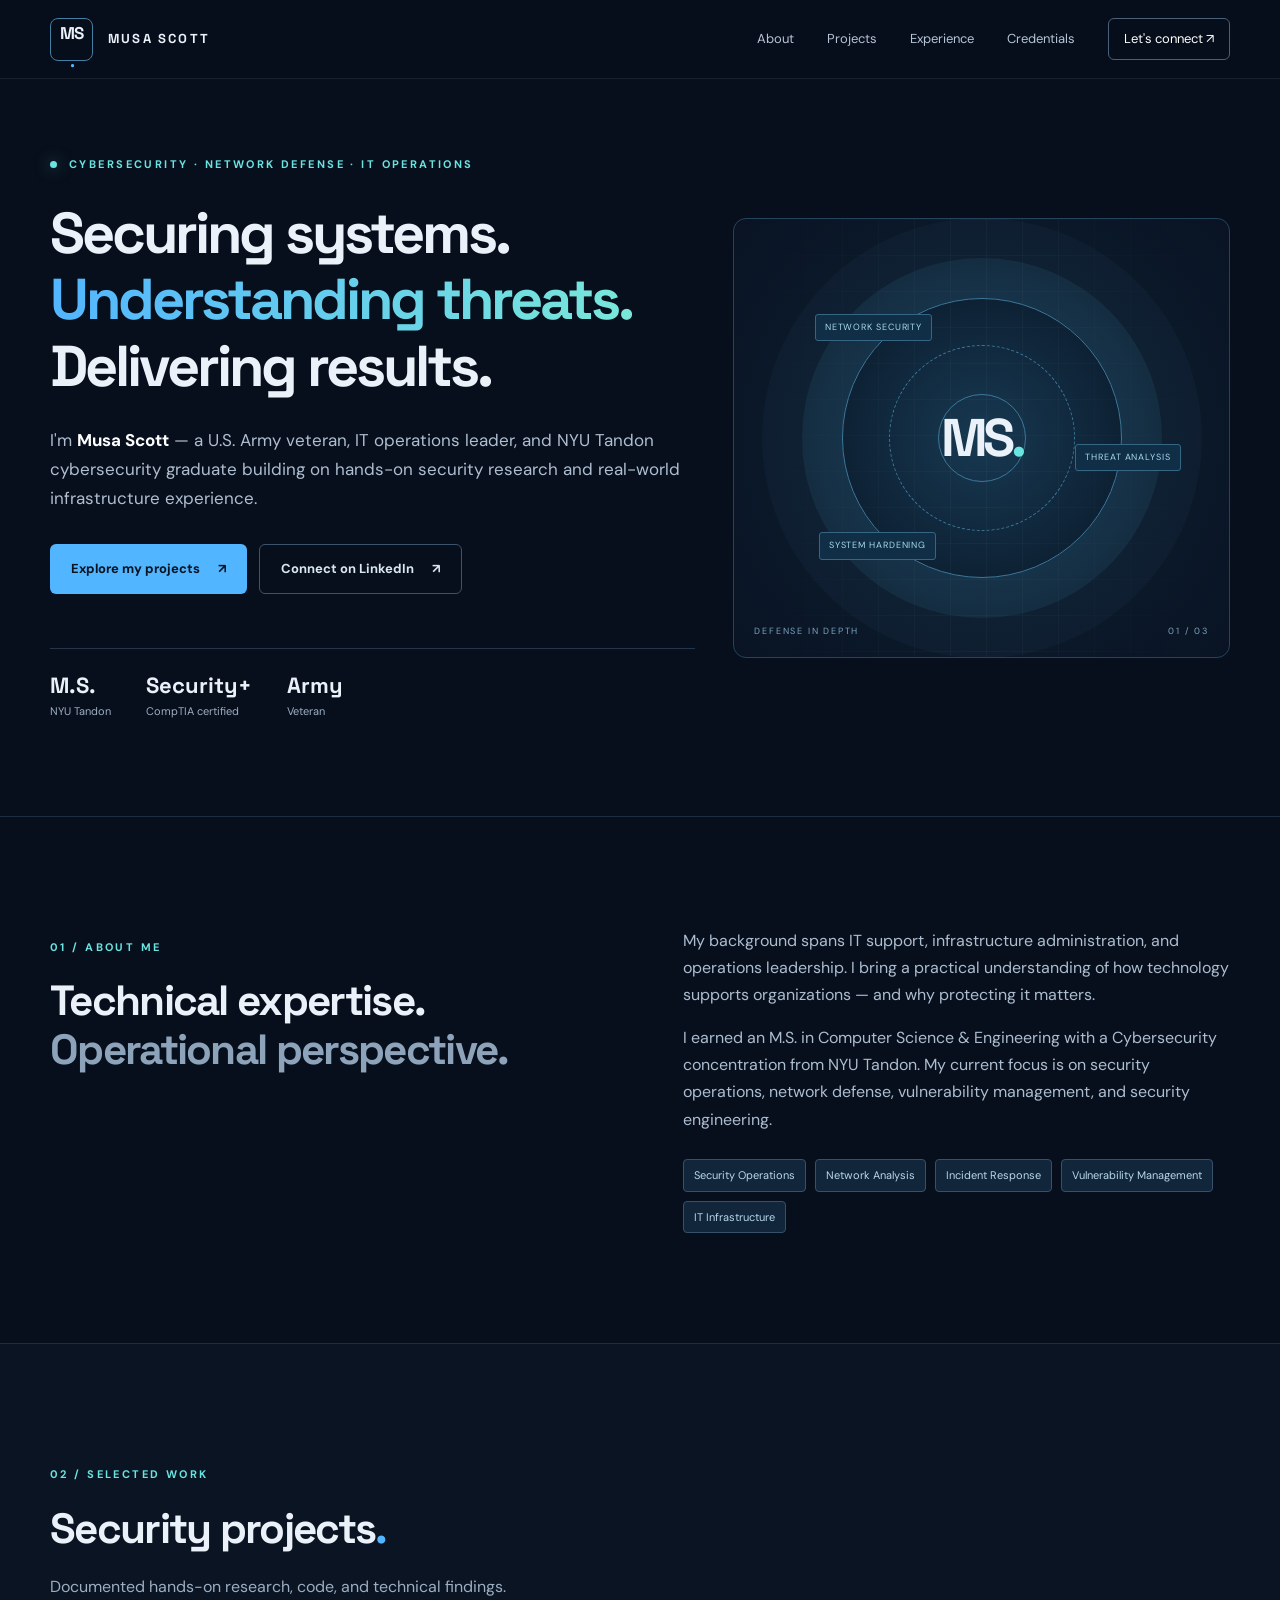
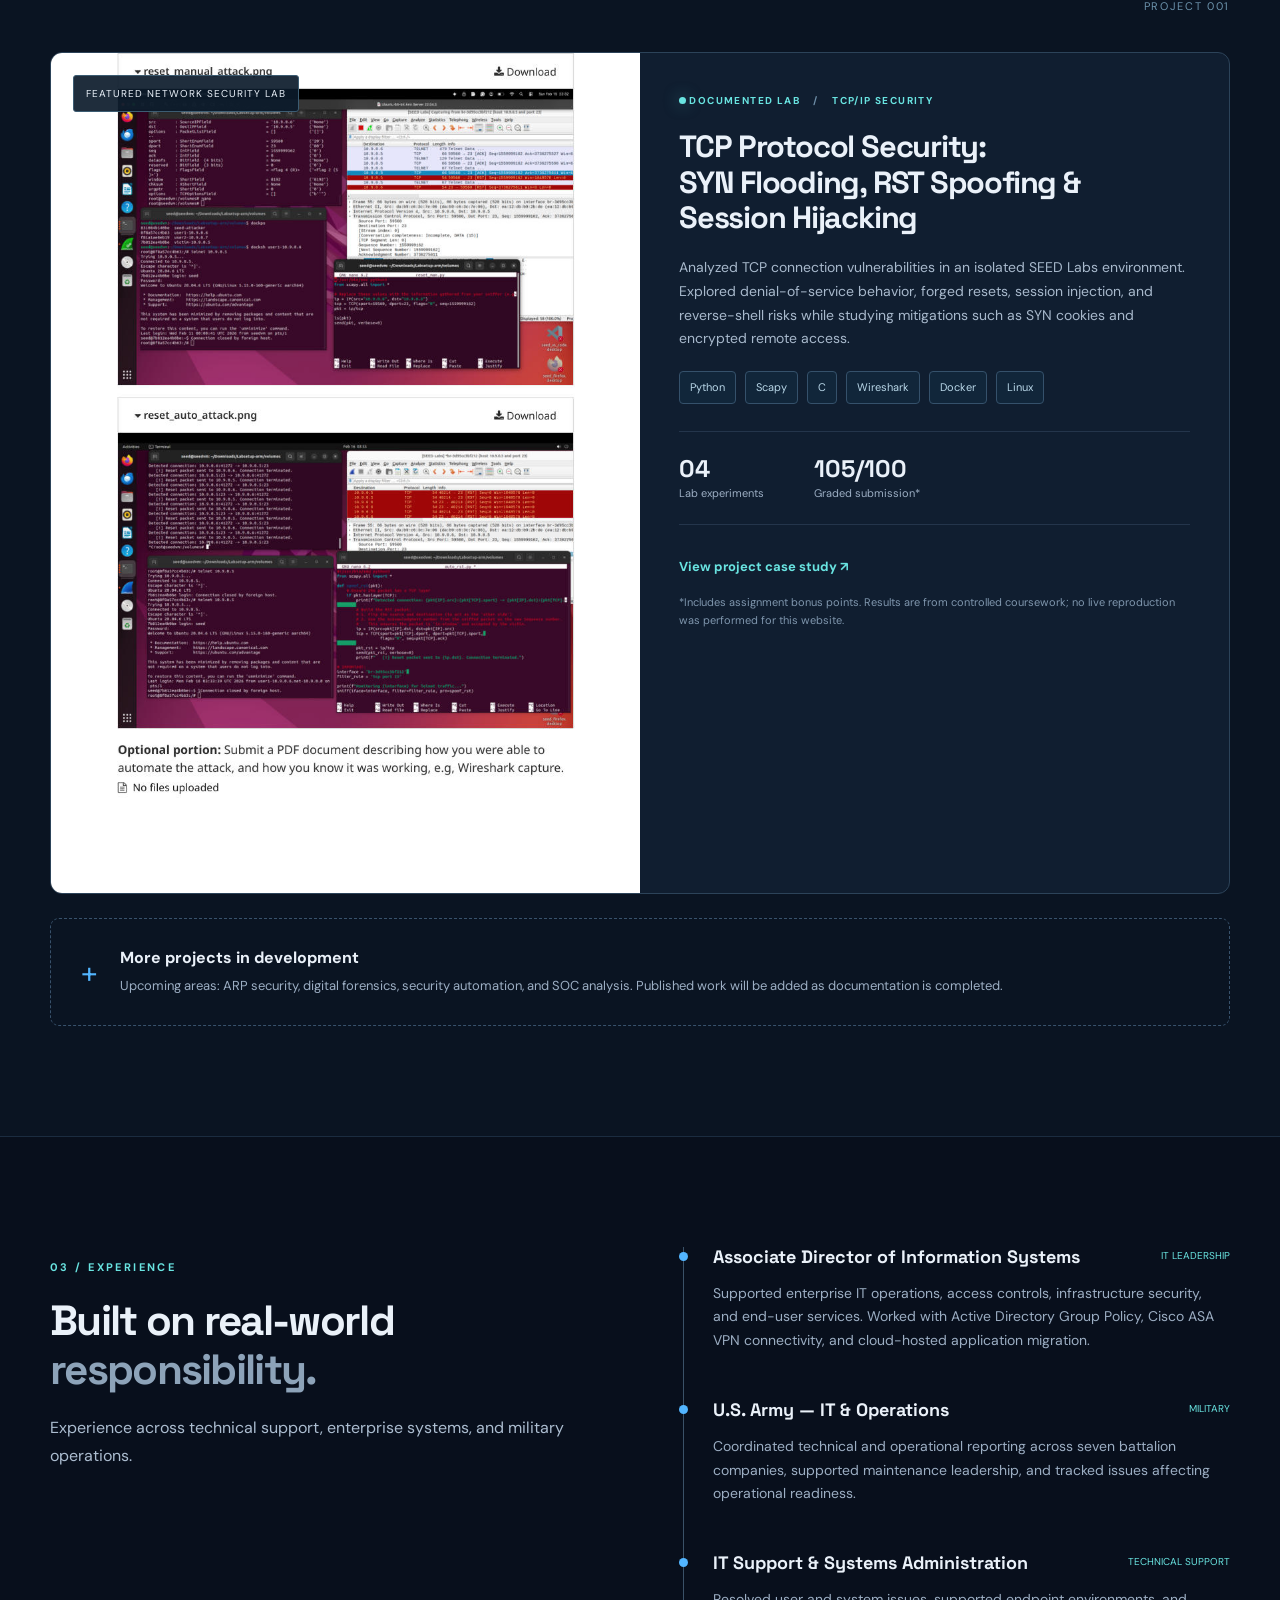
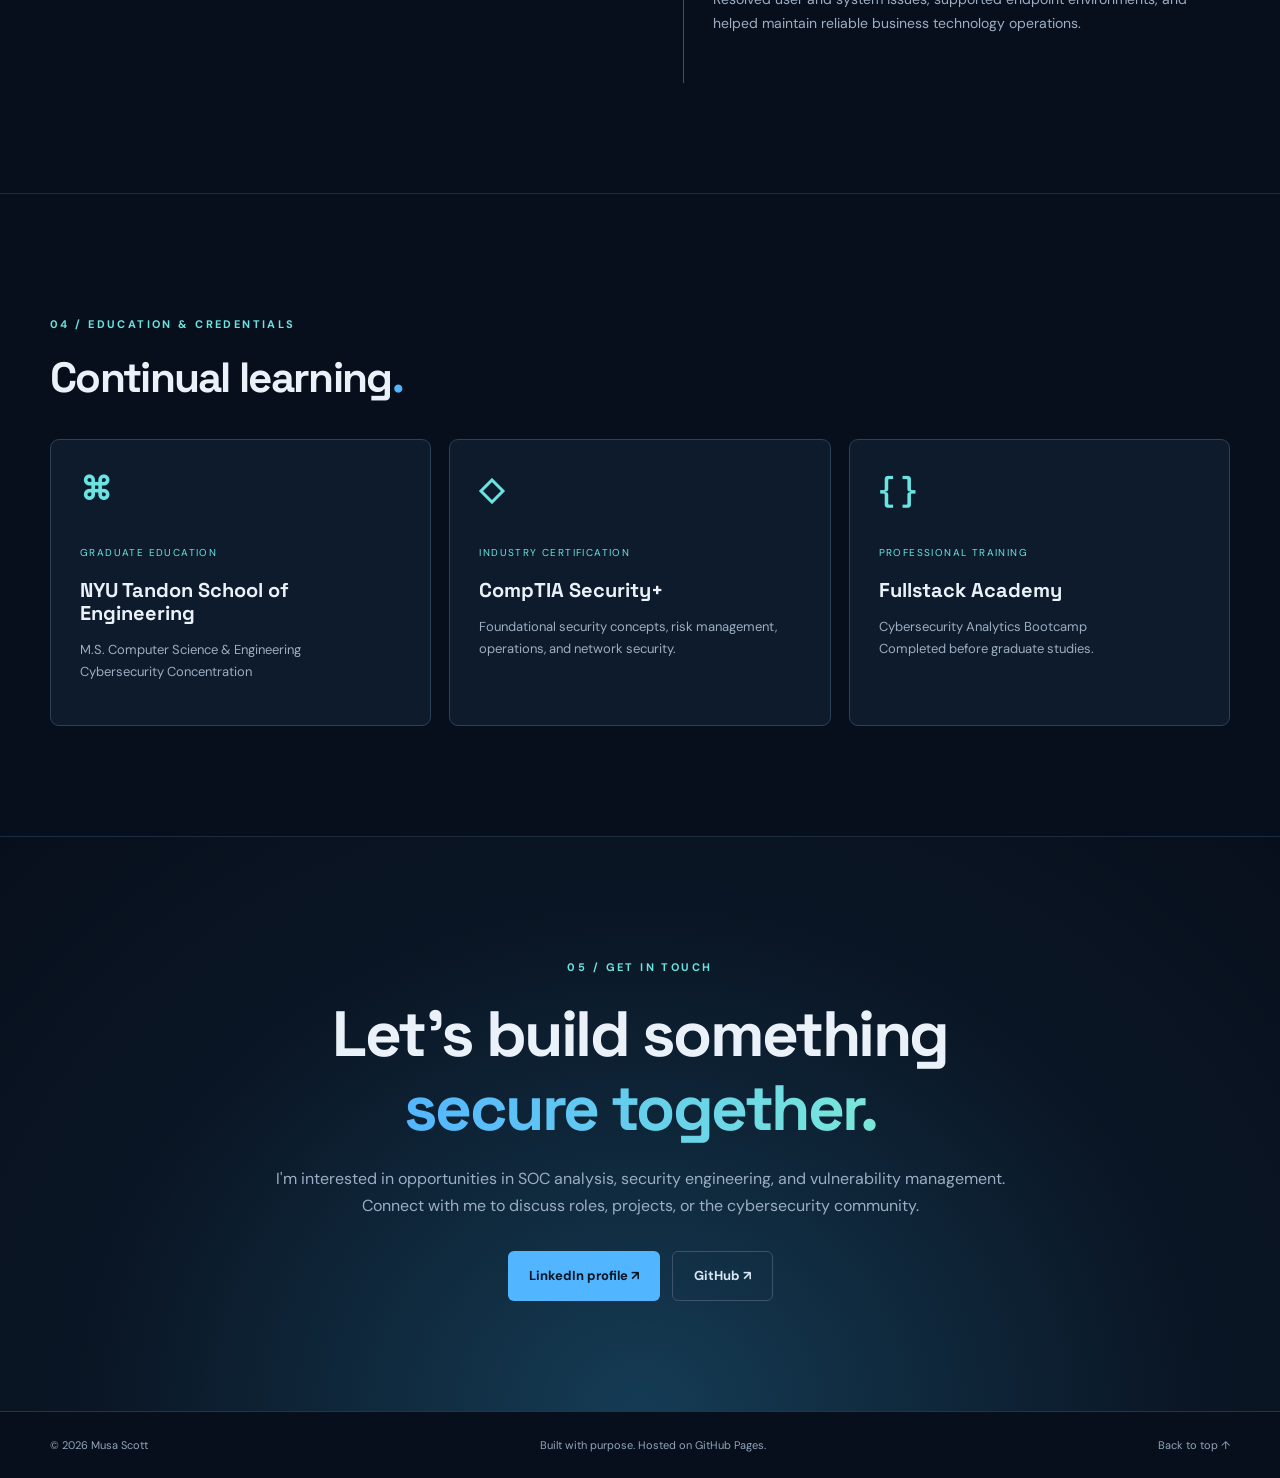
==== ms16001-github-portfolio/index.html @ 0d30566a "Add files via upload" ====
<!doctype html><html lang="en"><head><meta charset="utf-8"><meta name="viewport" content="width=device-width,initial-scale=1"><meta name="theme-color" content="#080f1c"><meta name="description" content="Musa Scott — Cybersecurity and IT professional. Explore hands-on network security research, technical projects, and professional experience."><title>Musa Scott | Cybersecurity Portfolio</title><link rel="stylesheet" href="styles.css"></head><body>
<a class="skip" href="#main">Skip to content</a><header class="header"><nav class="nav wrap" aria-label="Main navigation"><a class="brand" href="#top"><span class="brand-icon">MS<span class="brand-dot">.</span></span><span>MUSA SCOTT</span></a><button class="menu-toggle" aria-label="Toggle navigation" aria-expanded="false">☰</button><div class="nav-links" id="nav-links"><a href="#about">About</a><a href="#projects">Projects</a><a href="#experience">Experience</a><a href="#credentials">Credentials</a><a class="nav-contact" href="#contact">Let's connect <span aria-hidden="true">↗</span></a></div></nav></header>
<main id="main"><section class="hero wrap" id="top"><div class="hero-content"><div class="eyebrow"><span class="pulse"></span> CYBERSECURITY · NETWORK DEFENSE · IT OPERATIONS</div><h1>Securing systems.<br><span class="gradient">Understanding threats.</span><br>Delivering results.</h1><p class="hero-intro">I'm <strong>Musa Scott</strong> — a U.S. Army veteran, IT operations leader, and NYU Tandon cybersecurity graduate building on hands-on security research and real-world infrastructure experience.</p><div class="hero-actions"><a class="btn primary" href="#projects">Explore my projects <span>↗</span></a><a class="btn secondary" href="https://www.linkedin.com/in/musa-scott/" target="_blank" rel="noopener noreferrer">Connect on LinkedIn <span>↗</span></a></div><div class="hero-stats"><div><strong>M.S.</strong><span>NYU Tandon</span></div><div><strong>Security+</strong><span>CompTIA certified</span></div><div><strong>Army</strong><span>Veteran</span></div></div></div><div class="hero-art" aria-hidden="true"><div class="orb orb-one"></div><div class="orb orb-two"></div><div class="radar"><div class="radar-center">MS<span>.</span></div><div class="radar-label l1">NETWORK SECURITY</div><div class="radar-label l2">THREAT ANALYSIS</div><div class="radar-label l3">SYSTEM HARDENING</div></div><div class="art-bottom"><span>DEFENSE IN DEPTH</span><span>01 / 03</span></div></div></section>
<section class="section about-section" id="about"><div class="wrap two-col"><div><p class="section-kicker">01 / ABOUT ME</p><h2>Technical expertise.<br><span class="muted">Operational perspective.</span></h2></div><div class="about-copy"><p>My background spans IT support, infrastructure administration, and operations leadership. I bring a practical understanding of how technology supports organizations — and why protecting it matters.</p><p>I earned an M.S. in Computer Science & Engineering with a Cybersecurity concentration from NYU Tandon. My current focus is on security operations, network defense, vulnerability management, and security engineering.</p><div class="tag-row"><span>Security Operations</span><span>Network Analysis</span><span>Incident Response</span><span>Vulnerability Management</span><span>IT Infrastructure</span></div></div></div></section>
<section class="section projects-section" id="projects"><div class="wrap"><div class="section-heading"><div><p class="section-kicker">02 / SELECTED WORK</p><h2>Security projects<span class="accent">.</span></h2><p>Documented hands-on research, code, and technical findings.</p></div><span class="section-index">PROJECT 001</span></div><article class="feature-project"><div class="feature-visual"><img src="assets/tcp-reset-evidence.jpg" alt="Screenshot of Wireshark packet analysis and TCP reset lab terminals" loading="lazy"><div class="visual-label">FEATURED NETWORK SECURITY LAB</div></div><div class="feature-body"><div class="project-meta"><span class="status-dot"></span> DOCUMENTED LAB <span class="meta-separator">/</span> TCP/IP SECURITY</div><h3>TCP Protocol Security:<br>SYN Flooding, RST Spoofing & Session Hijacking</h3><p>Analyzed TCP connection vulnerabilities in an isolated SEED Labs environment. Explored denial-of-service behavior, forged resets, session injection, and reverse-shell risks while studying mitigations such as SYN cookies and encrypted remote access.</p><div class="tag-row compact"><span>Python</span><span>Scapy</span><span>C</span><span>Wireshark</span><span>Docker</span><span>Linux</span></div><div class="project-highlights"><div><strong>04</strong><small>Lab experiments</small></div><div><strong>105/100</strong><small>Graded submission*</small></div></div><a class="text-link" href="project-tcp.html">View project case study <span>↗</span></a><p class="fine-print">*Includes assignment bonus points. Results are from controlled coursework; no live reproduction was performed for this website.</p></div></article><div class="next-project"><span class="next-icon">+</span><div><strong>More projects in development</strong><p>Upcoming areas: ARP security, digital forensics, security automation, and SOC analysis. Published work will be added as documentation is completed.</p></div></div></div></section>
<section class="section experience-section" id="experience"><div class="wrap two-col"><div><p class="section-kicker">03 / EXPERIENCE</p><h2>Built on real-world<br><span class="muted">responsibility.</span></h2><p class="section-aside">Experience across technical support, enterprise systems, and military operations.</p></div><div class="timeline"><div class="timeline-item"><div class="timeline-marker"></div><div><div class="timeline-top"><h3>Associate Director of Information Systems</h3><span>IT LEADERSHIP</span></div><p>Supported enterprise IT operations, access controls, infrastructure security, and end-user services. Worked with Active Directory Group Policy, Cisco ASA VPN connectivity, and cloud-hosted application migration.</p></div></div><div class="timeline-item"><div class="timeline-marker"></div><div><div class="timeline-top"><h3>U.S. Army — IT & Operations</h3><span>MILITARY</span></div><p>Coordinated technical and operational reporting across seven battalion companies, supported maintenance leadership, and tracked issues affecting operational readiness.</p></div></div><div class="timeline-item"><div class="timeline-marker"></div><div><div class="timeline-top"><h3>IT Support & Systems Administration</h3><span>TECHNICAL SUPPORT</span></div><p>Resolved user and system issues, supported endpoint environments, and helped maintain reliable business technology operations.</p></div></div></div></div></section>
<section class="section credentials-section" id="credentials"><div class="wrap"><p class="section-kicker">04 / EDUCATION & CREDENTIALS</p><h2>Continual learning<span class="accent">.</span></h2><div class="credential-grid"><div class="credential"><div class="credential-symbol">⌘</div><span>GRADUATE EDUCATION</span><h3>NYU Tandon School of Engineering</h3><p>M.S. Computer Science & Engineering<br>Cybersecurity Concentration</p></div><div class="credential"><div class="credential-symbol">◇</div><span>INDUSTRY CERTIFICATION</span><h3>CompTIA Security+</h3><p>Foundational security concepts, risk management, operations, and network security.</p></div><div class="credential"><div class="credential-symbol">{ }</div><span>PROFESSIONAL TRAINING</span><h3>Fullstack Academy</h3><p>Cybersecurity Analytics Bootcamp<br>Completed before graduate studies.</p></div></div></div></section>
<section class="section contact-section" id="contact"><div class="wrap contact-inner"><p class="section-kicker">05 / GET IN TOUCH</p><h2>Let's build something<br><span class="gradient">secure together.</span></h2><p>I'm interested in opportunities in SOC analysis, security engineering, and vulnerability management. Connect with me to discuss roles, projects, or the cybersecurity community.</p><div class="hero-actions"><a class="btn primary" href="https://www.linkedin.com/in/musa-scott/" target="_blank" rel="noopener noreferrer">LinkedIn profile ↗</a><a class="btn secondary" id="github-profile" href="https://github.com/ms16001/" target="_blank" rel="noopener noreferrer">GitHub ↗</a></div></div></section></main><footer class="footer"><div class="wrap footer-inner"><span>© <span id="year">2026</span> Musa Scott</span><span>Built with purpose. Hosted on GitHub Pages.</span><a href="#top">Back to top ↑</a></div></footer><script src="script.js"></script></body></html>
---- ms16001-github-portfolio/styles.css ----
@import url('https://fonts.googleapis.com/css2?family=DM+Sans:wght@400;500;600;700&family=Space+Grotesk:wght@400;500;600;700&display=swap');:root{--bg:#080f1c;--panel:#0d192a;--panel2:#101f32;--border:#24354b;--text:#eaf1f9;--muted:#9caec3;--blue:#52b5ff;--cyan:#69e4e1;--max:1180px}*{box-sizing:border-box}html{scroll-behavior:smooth}body{margin:0;background:var(--bg);color:var(--text);font:16px/1.7 'DM Sans',sans-serif}a{color:inherit;text-decoration:none}button{font:inherit}.wrap{width:min(calc(100% - 56px),var(--max));margin:auto}.skip{position:absolute;top:-100px;left:12px;background:#fff;color:#000;padding:8px;z-index:30}.skip:focus{top:8px}.header{position:sticky;top:0;z-index:20;background:#080f1ce8;backdrop-filter:blur(18px);border-bottom:1px solid #ffffff13}.nav{display:flex;justify-content:space-between;align-items:center;height:78px}.brand{display:flex;align-items:center;gap:15px;font-family:'Space Grotesk',sans-serif;font-size:13px;letter-spacing:.17em;font-weight:700}.brand-icon{display:grid;place-items:center;border:1px solid #447ea2;border-radius:8px;width:43px;height:43px;letter-spacing:-.06em;font-size:17px}.brand-dot,.accent{color:var(--blue)}.nav-links{display:flex;align-items:center;gap:33px;font-size:13px;color:#b5c5d7}.nav-links a:hover,.footer a:hover{color:var(--cyan)}.nav-contact{border:1px solid #496078;padding:9px 15px;border-radius:6px;color:#fff!important}.menu-toggle{display:none;background:transparent;border:0;color:#fff;font-size:24px}.hero{display:grid;grid-template-columns:1.3fr 1fr;gap:38px;align-items:center;min-height:665px;padding-top:76px;padding-bottom:95px}.eyebrow,.section-kicker{color:var(--cyan);font-size:11px;font-weight:700;letter-spacing:.22em}.eyebrow{display:flex;align-items:center;gap:12px}.pulse,.status-dot{display:inline-block;width:7px;height:7px;border-radius:50%;background:var(--cyan);box-shadow:0 0 15px #69e4e180}.hero h1,h1,h2,h3{font-family:'Space Grotesk',sans-serif;line-height:1.16}.hero h1{font-size:clamp(38px,4.5vw,67px);letter-spacing:-.052em;margin:26px 0}.gradient{background:linear-gradient(95deg,#52b5ff,#79e8d9);background-clip:text;-webkit-background-clip:text;color:transparent}.hero-intro{color:#aebed0;max-width:630px;font-size:17px}.hero-intro strong{color:#fff}.hero-actions{display:flex;gap:12px;flex-wrap:wrap;margin-top:31px}.btn{display:inline-flex;gap:18px;align-items:center;justify-content:center;border-radius:6px;padding:13px 21px;font-size:13px;font-weight:700;transition:transform .2s,background .2s}.btn:hover{transform:translateY(-2px)}.btn.primary{background:var(--blue);color:#071422}.btn.secondary{border:1px solid #3c536b;color:#d9e7f4}.hero-stats{display:flex;gap:35px;border-top:1px solid var(--border);margin-top:54px;padding-top:22px}.hero-stats div{display:flex;flex-direction:column}.hero-stats strong{font:700 22px 'Space Grotesk',sans-serif}.hero-stats span{font-size:11px;color:var(--muted);margin-top:3px}.hero-art{position:relative;min-height:440px;overflow:hidden;border:1px solid #24435d;border-radius:13px;background:radial-gradient(circle at 50% 50%,#173952,#0b1a2b 55%,#091323);display:flex;align-items:center;justify-content:center}.hero-art:before{content:'';position:absolute;inset:0;background-image:linear-gradient(#ffffff08 1px,transparent 1px),linear-gradient(90deg,#ffffff08 1px,transparent 1px);background-size:36px 36px;mask-image:linear-gradient(90deg,transparent,black,transparent)}.radar{position:relative;width:280px;height:280px;border:1px solid #3c789a;border-radius:50%;display:grid;place-items:center;box-shadow:0 0 0 40px #4f91b51c,0 0 0 80px #4f91b50c}.radar:before,.radar:after{content:'';position:absolute;inset:46px;border:1px dashed #3c789a;border-radius:50%}.radar:after{inset:95px;border-style:solid}.radar-center{z-index:1;font:700 53px 'Space Grotesk',sans-serif;letter-spacing:-.08em}.radar-center span{color:var(--cyan)}.radar-label{position:absolute;z-index:2;background:#102e46;border:1px solid #356785;border-radius:3px;color:#a7d9ed;font-size:9px;letter-spacing:.1em;padding:5px 9px;white-space:nowrap}.l1{top:15px;left:-28px}.l2{right:-60px;top:145px}.l3{bottom:17px;left:-24px}.art-bottom{position:absolute;bottom:17px;left:20px;right:20px;display:flex;justify-content:space-between;font-size:9px;letter-spacing:.2em;color:#7ba3bd}.section{padding:110px 0;border-top:1px solid #1b2c40}.two-col{display:grid;grid-template-columns:1fr 1fr;gap:85px}.section h2{font-size:clamp(32px,3.3vw,49px);letter-spacing:-.04em;margin:20px 0}.muted{color:#8da3b9}.about-copy p,.section-aside{color:#acbdd0;margin-top:0}.tag-row{display:flex;flex-wrap:wrap;gap:9px;margin-top:26px}.tag-row span{font-size:11px;color:#b9d7e8;border:1px solid #35516b;background:#11263a;border-radius:4px;padding:6px 10px}.section-heading{display:flex;align-items:end;justify-content:space-between;margin-bottom:36px}.section-heading p:not(.section-kicker){color:var(--muted)}.section-index{font-size:11px;letter-spacing:.15em;color:#6c93ac}.projects-section{background:#0a1422}.feature-project{display:grid;grid-template-columns:1fr 1fr;border:1px solid #2c4359;border-radius:12px;overflow:hidden;background:#101e30}.feature-visual{position:relative;min-height:445px;background:#08121e}.feature-visual img{width:100%;height:100%;object-fit:cover;object-position:center;filter:saturate(.85)}.visual-label{position:absolute;top:22px;left:22px;background:#0b1b2bea;border:1px solid #3c5c72;border-radius:3px;font-size:10px;letter-spacing:.1em;padding:9px 12px}.feature-body{padding:39px}.project-meta{font-size:10px;letter-spacing:.14em;color:var(--cyan);font-weight:700}.meta-separator{padding:0 10px;color:#6e8ea7}.feature-body h3{font-size:clamp(24px,2.4vw,35px);letter-spacing:-.04em;margin:20px 0}.feature-body>p{color:#a8b9cc;font-size:14px}.tag-row.compact{margin-top:20px}.project-highlights{display:flex;gap:50px;border-top:1px solid var(--border);border-bottom:1px solid var(--border);padding:21px 0;margin:27px 0}.project-highlights div{display:flex;flex-direction:column}.project-highlights strong{font:700 24px 'Space Grotesk',sans-serif}.project-highlights small{color:var(--muted);font-size:11px}.text-link{color:var(--cyan);font-weight:700;font-size:13px}.feature-body .fine-print{font-size:11px;color:#7f96ad;margin-top:14px}.next-project{margin-top:24px;border:1px dashed #38526c;padding:25px 30px;display:flex;gap:22px;align-items:center;border-radius:9px}.next-icon{font-size:30px;color:var(--blue)}.next-project p{color:var(--muted);font-size:13px;margin:3px 0}.timeline{border-left:1px solid #3a5167}.timeline-item{position:relative;padding:0 0 33px 29px}.timeline-marker{position:absolute;left:-5px;top:5px;background:var(--blue);height:9px;width:9px;border-radius:50%}.timeline-top{display:flex;justify-content:space-between;gap:20px;align-items:start}.timeline h3{font-size:18px;margin:0}.timeline-top span{font-size:10px;color:var(--cyan);white-space:nowrap}.timeline p{color:var(--muted);font-size:14px}.credential-grid{display:grid;grid-template-columns:repeat(3,1fr);gap:18px;margin-top:37px}.credential{border:1px solid #2b4158;background:#0e1b2c;border-radius:9px;padding:29px;min-height:270px}.credential-symbol{font:600 32px 'Space Grotesk',sans-serif;color:var(--cyan);margin-bottom:28px}.credential>span{font-size:10px;color:var(--cyan);letter-spacing:.14em}.credential h3{font-size:20px;margin:14px 0}.credential p{color:var(--muted);font-size:13px}.contact-section{text-align:center;background:radial-gradient(ellipse at 50% 100%,#153c55,#0a1625 60%,#080f1c)}.contact-inner{max-width:750px}.contact-inner h2{font-size:clamp(39px,5vw,65px)}.contact-inner>p:not(.section-kicker){color:var(--muted)}.contact-inner .hero-actions{justify-content:center}.footer{border-top:1px solid var(--border);padding:24px 0}.footer-inner{display:flex;justify-content:space-between;gap:15px;font-size:11px;color:#8fa6ba}.case-hero{padding:105px 0 70px}.case-hero h1{font-size:clamp(44px,6vw,82px);letter-spacing:-.06em;margin:16px 0}.case-subtitle{font-size:19px;color:var(--muted);max-width:850px}.case-note{font-size:11px;color:var(--cyan);letter-spacing:.14em;margin-top:35px}.case-content{padding-bottom:110px}.case-intro{display:grid;grid-template-columns:1fr 1fr;gap:60px;border-top:1px solid var(--border);padding:65px 0}.case-intro h2{font-size:35px;letter-spacing:-.04em}.case-intro>p{color:var(--muted)}.case-grid{display:grid;grid-template-columns:repeat(2,1fr);gap:22px}.case-card{padding:28px;background:#101f32;border:1px solid #30465c;border-radius:10px}.case-number{font-size:12px;color:var(--cyan);letter-spacing:.15em}.case-card h3{font-size:25px}.case-card>p{color:var(--muted);font-size:14px}.case-card img{width:100%;height:260px;object-fit:contain;background:#060e19;border:1px solid #2b4258;border-radius:5px;margin:15px 0}.case-card .defense{border-top:1px solid #31485c;padding-top:15px}.case-card .defense strong{color:var(--text)}.limitations{padding:50px 0;border-bottom:1px solid var(--border)}.limitations h2{font-size:32px}.limitations p{max-width:850px;color:var(--muted)}.limitations a{color:var(--cyan);text-decoration:underline}.case-end{display:flex;gap:15px;flex-wrap:wrap;margin-top:38px}@media(max-width:900px){.hero{grid-template-columns:1fr;padding-top:60px}.hero-art{min-height:360px}.two-col,.feature-project,.case-intro{grid-template-columns:1fr;gap:25px}.feature-visual{min-height:320px}.credential-grid{grid-template-columns:1fr}.credential{min-height:auto}.case-grid{grid-template-columns:1fr}}@media(max-width:650px){.wrap{width:min(calc(100% - 32px),var(--max))}.nav{height:68px}.menu-toggle{display:block}.nav-links:not(.always-visible){display:none;position:absolute;top:68px;left:0;right:0;background:#0c1b2b;padding:22px;flex-direction:column;align-items:start;border-bottom:1px solid var(--border)}.nav-links.open{display:flex!important}.nav-links.always-visible{gap:12px;font-size:11px}.brand{font-size:11px}.hero{padding-top:43px;padding-bottom:60px;min-height:unset}.hero h1{font-size:clamp(37px,9vw,52px)}.hero-intro{font-size:15px}.hero-stats{gap:20px}.hero-stats strong{font-size:17px}.hero-art{min-height:310px}.radar{transform:scale(.75)}.section{padding:75px 0}.feature-body{padding:25px}.feature-visual{min-height:245px}.timeline-top{display:block}.timeline-top span{display:block;margin-top:8px}.footer-inner{flex-direction:column}.case-hero{padding:70px 0 45px}.case-card img{height:200px}.section-index{display:none}}
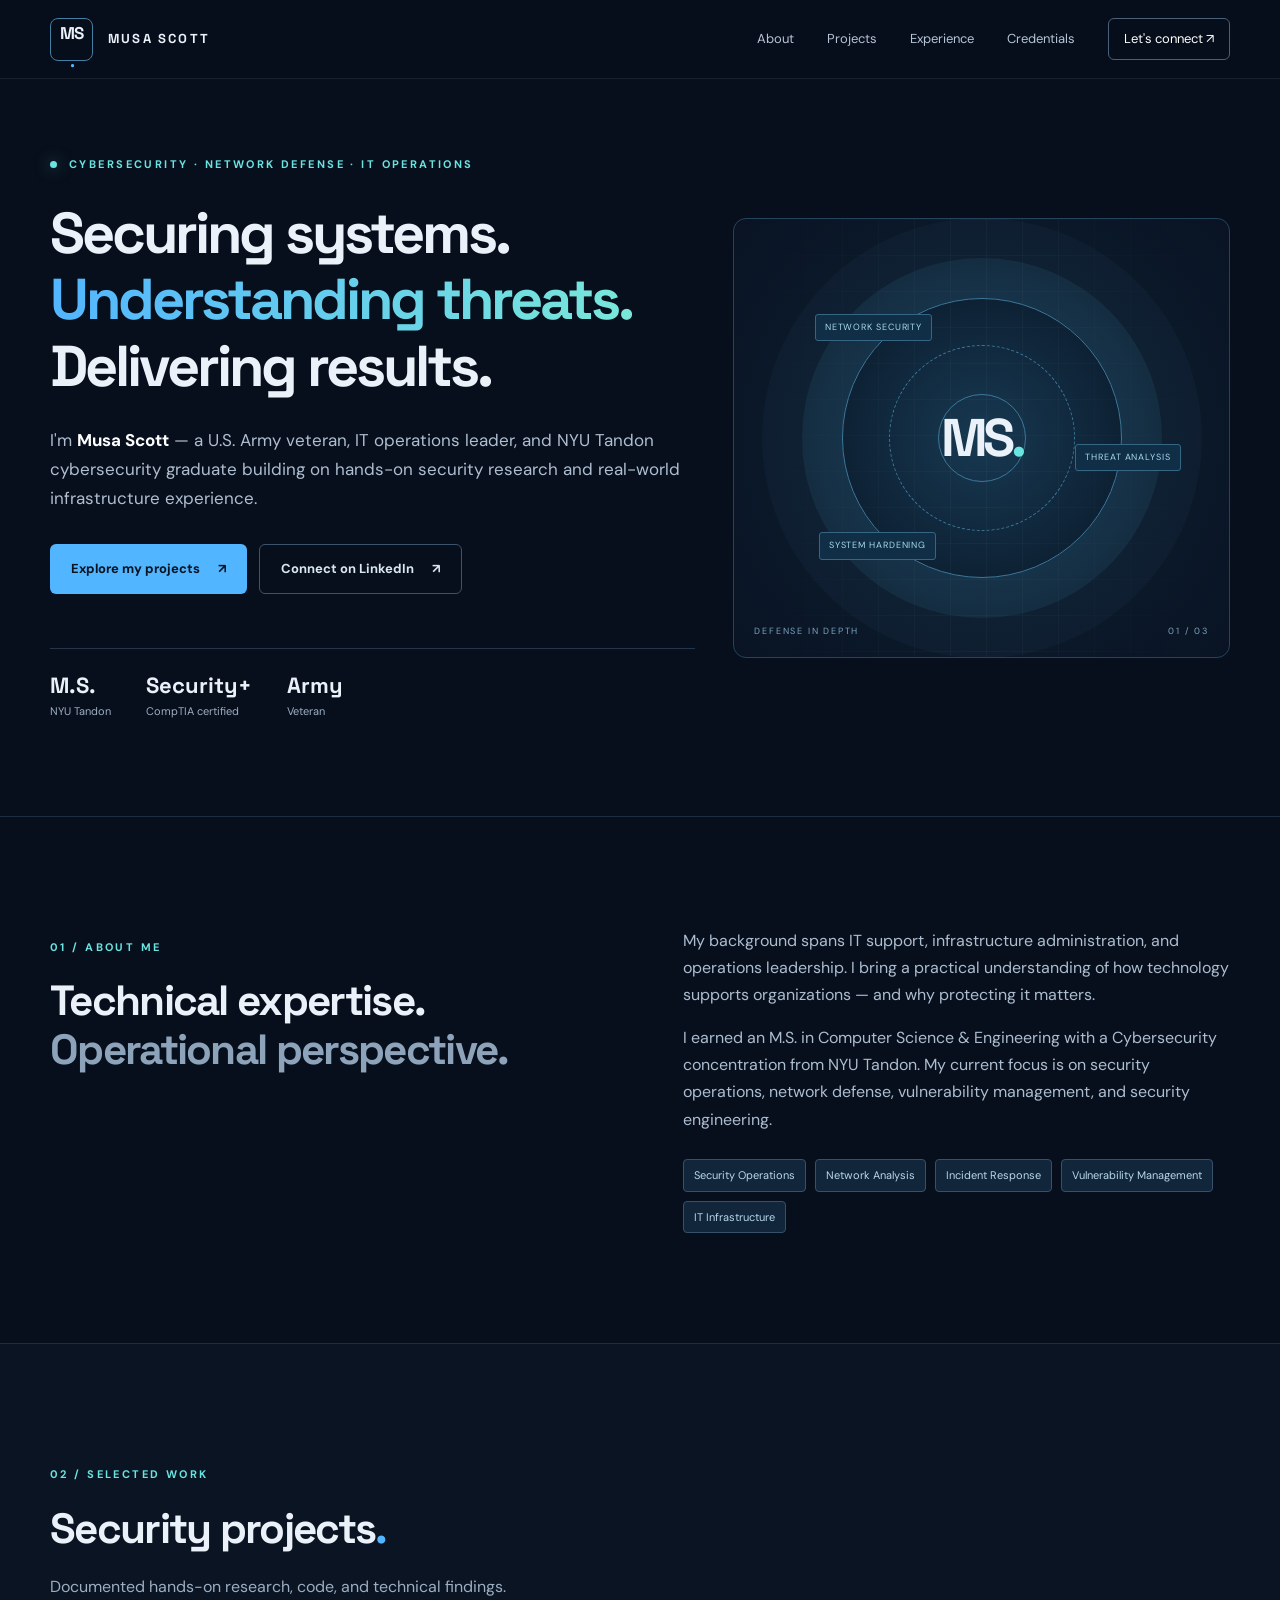
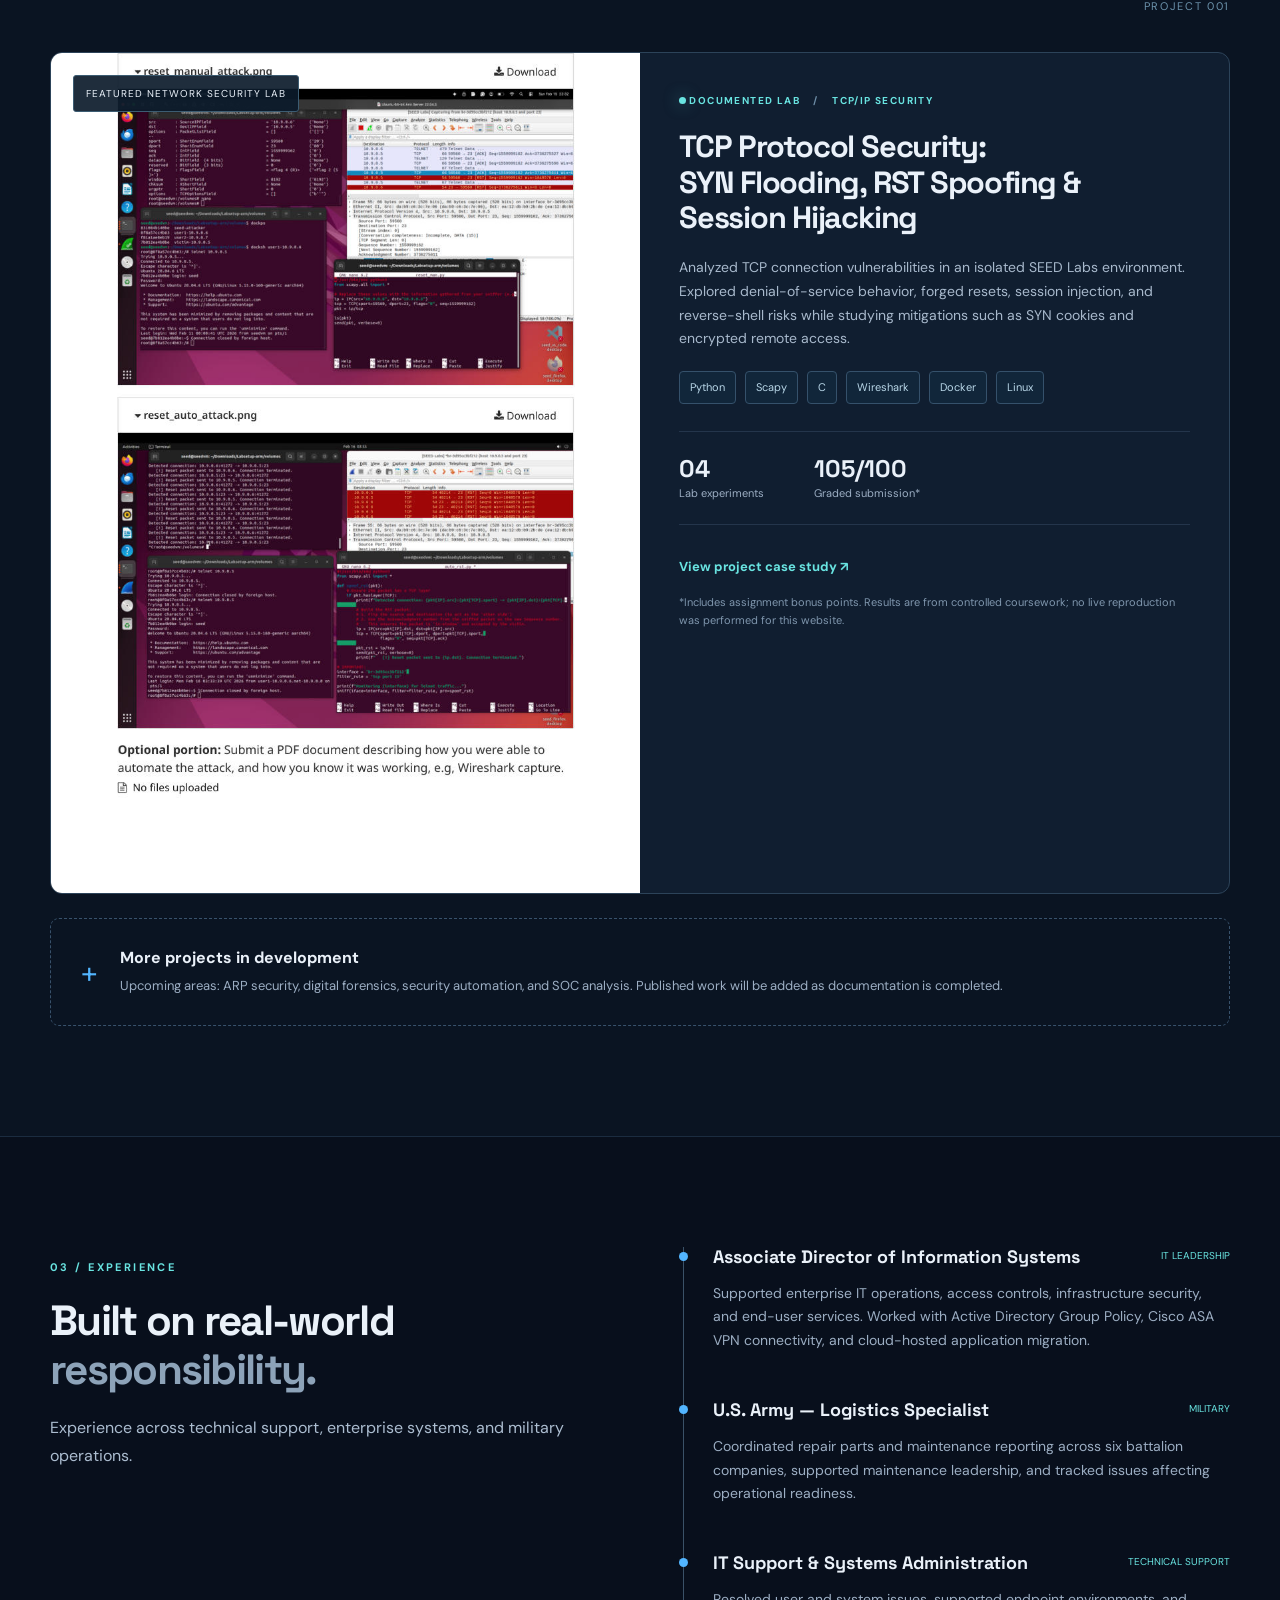
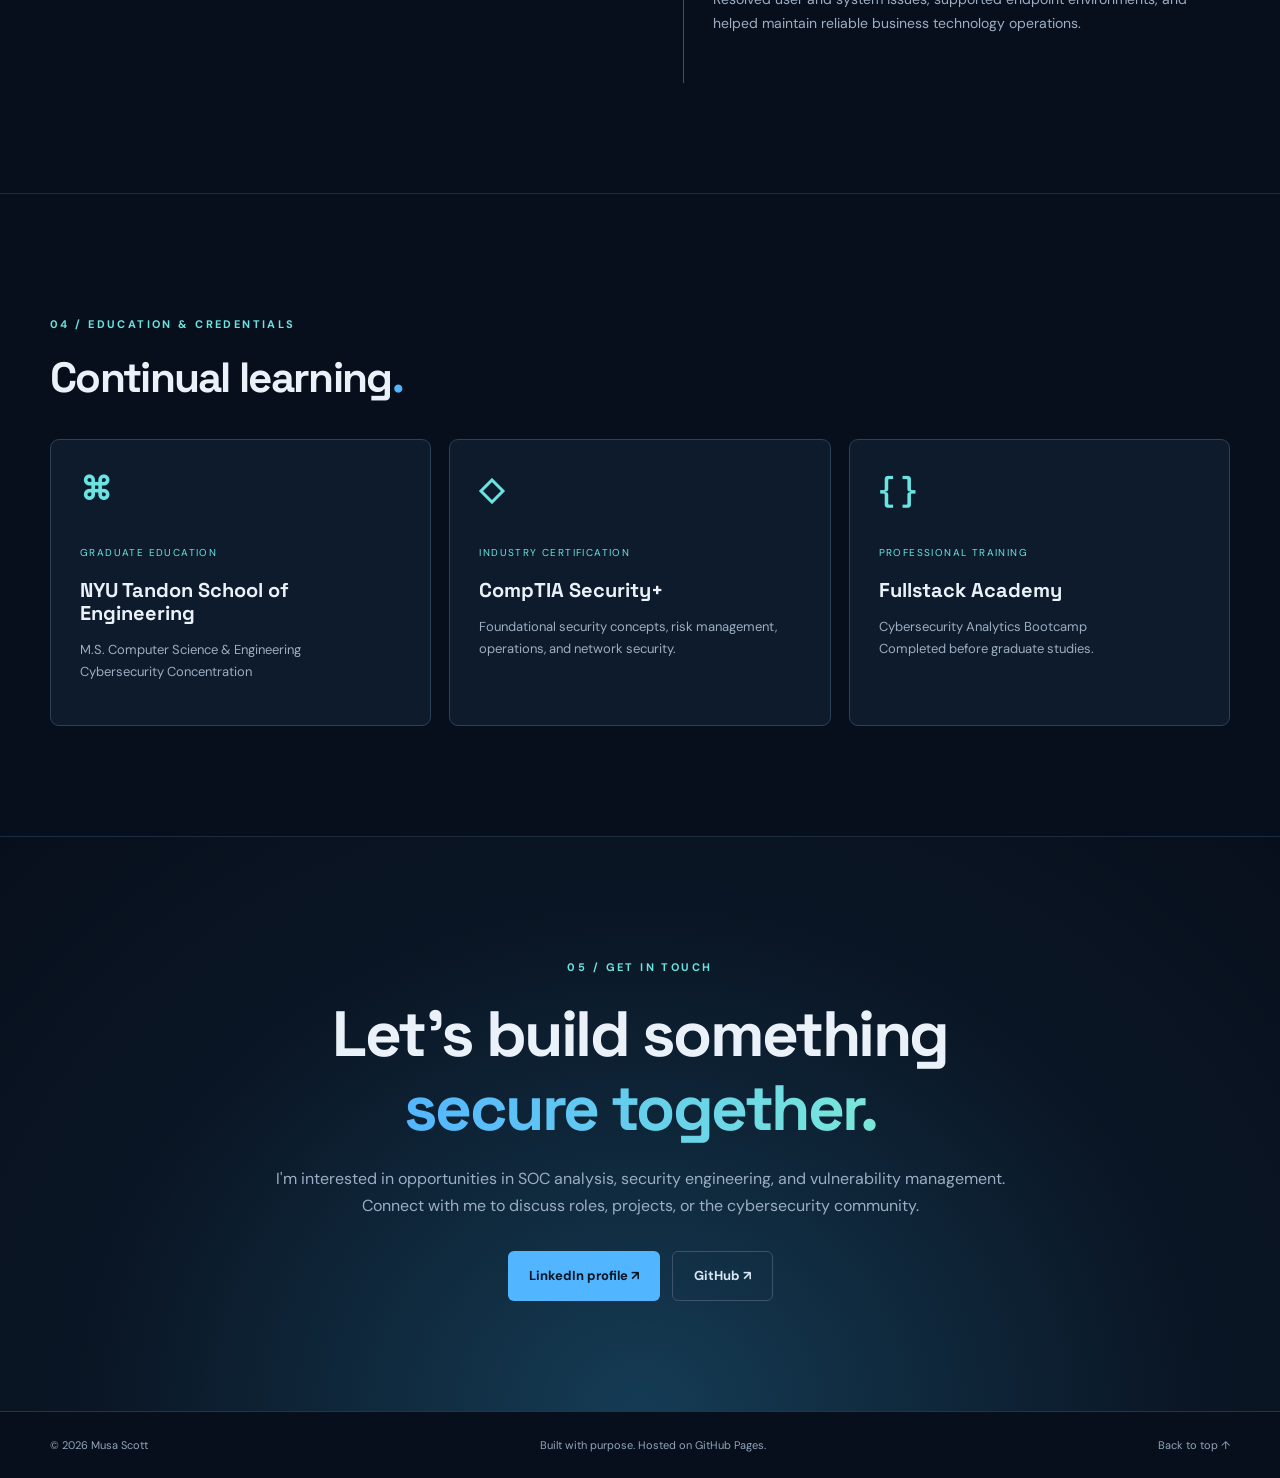
==== commit abf677a9: "Correct Army role and six-company scope on portfolio homepage" ====
--- a/ms16001-github-portfolio/index.html
+++ b/ms16001-github-portfolio/index.html
@@ -3,6 +3,6 @@
 <main id="main"><section class="hero wrap" id="top"><div class="hero-content"><div class="eyebrow"><span class="pulse"></span> CYBERSECURITY · NETWORK DEFENSE · IT OPERATIONS</div><h1>Securing systems.<br><span class="gradient">Understanding threats.</span><br>Delivering results.</h1><p class="hero-intro">I'm <strong>Musa Scott</strong> — a U.S. Army veteran, IT operations leader, and NYU Tandon cybersecurity graduate building on hands-on security research and real-world infrastructure experience.</p><div class="hero-actions"><a class="btn primary" href="#projects">Explore my projects <span>↗</span></a><a class="btn secondary" href="https://www.linkedin.com/in/musa-scott/" target="_blank" rel="noopener noreferrer">Connect on LinkedIn <span>↗</span></a></div><div class="hero-stats"><div><strong>M.S.</strong><span>NYU Tandon</span></div><div><strong>Security+</strong><span>CompTIA certified</span></div><div><strong>Army</strong><span>Veteran</span></div></div></div><div class="hero-art" aria-hidden="true"><div class="orb orb-one"></div><div class="orb orb-two"></div><div class="radar"><div class="radar-center">MS<span>.</span></div><div class="radar-label l1">NETWORK SECURITY</div><div class="radar-label l2">THREAT ANALYSIS</div><div class="radar-label l3">SYSTEM HARDENING</div></div><div class="art-bottom"><span>DEFENSE IN DEPTH</span><span>01 / 03</span></div></div></section>
 <section class="section about-section" id="about"><div class="wrap two-col"><div><p class="section-kicker">01 / ABOUT ME</p><h2>Technical expertise.<br><span class="muted">Operational perspective.</span></h2></div><div class="about-copy"><p>My background spans IT support, infrastructure administration, and operations leadership. I bring a practical understanding of how technology supports organizations — and why protecting it matters.</p><p>I earned an M.S. in Computer Science & Engineering with a Cybersecurity concentration from NYU Tandon. My current focus is on security operations, network defense, vulnerability management, and security engineering.</p><div class="tag-row"><span>Security Operations</span><span>Network Analysis</span><span>Incident Response</span><span>Vulnerability Management</span><span>IT Infrastructure</span></div></div></div></section>
 <section class="section projects-section" id="projects"><div class="wrap"><div class="section-heading"><div><p class="section-kicker">02 / SELECTED WORK</p><h2>Security projects<span class="accent">.</span></h2><p>Documented hands-on research, code, and technical findings.</p></div><span class="section-index">PROJECT 001</span></div><article class="feature-project"><div class="feature-visual"><img src="assets/tcp-reset-evidence.jpg" alt="Screenshot of Wireshark packet analysis and TCP reset lab terminals" loading="lazy"><div class="visual-label">FEATURED NETWORK SECURITY LAB</div></div><div class="feature-body"><div class="project-meta"><span class="status-dot"></span> DOCUMENTED LAB <span class="meta-separator">/</span> TCP/IP SECURITY</div><h3>TCP Protocol Security:<br>SYN Flooding, RST Spoofing & Session Hijacking</h3><p>Analyzed TCP connection vulnerabilities in an isolated SEED Labs environment. Explored denial-of-service behavior, forged resets, session injection, and reverse-shell risks while studying mitigations such as SYN cookies and encrypted remote access.</p><div class="tag-row compact"><span>Python</span><span>Scapy</span><span>C</span><span>Wireshark</span><span>Docker</span><span>Linux</span></div><div class="project-highlights"><div><strong>04</strong><small>Lab experiments</small></div><div><strong>105/100</strong><small>Graded submission*</small></div></div><a class="text-link" href="project-tcp.html">View project case study <span>↗</span></a><p class="fine-print">*Includes assignment bonus points. Results are from controlled coursework; no live reproduction was performed for this website.</p></div></article><div class="next-project"><span class="next-icon">+</span><div><strong>More projects in development</strong><p>Upcoming areas: ARP security, digital forensics, security automation, and SOC analysis. Published work will be added as documentation is completed.</p></div></div></div></section>
-<section class="section experience-section" id="experience"><div class="wrap two-col"><div><p class="section-kicker">03 / EXPERIENCE</p><h2>Built on real-world<br><span class="muted">responsibility.</span></h2><p class="section-aside">Experience across technical support, enterprise systems, and military operations.</p></div><div class="timeline"><div class="timeline-item"><div class="timeline-marker"></div><div><div class="timeline-top"><h3>Associate Director of Information Systems</h3><span>IT LEADERSHIP</span></div><p>Supported enterprise IT operations, access controls, infrastructure security, and end-user services. Worked with Active Directory Group Policy, Cisco ASA VPN connectivity, and cloud-hosted application migration.</p></div></div><div class="timeline-item"><div class="timeline-marker"></div><div><div class="timeline-top"><h3>U.S. Army — IT & Operations</h3><span>MILITARY</span></div><p>Coordinated technical and operational reporting across seven battalion companies, supported maintenance leadership, and tracked issues affecting operational readiness.</p></div></div><div class="timeline-item"><div class="timeline-marker"></div><div><div class="timeline-top"><h3>IT Support & Systems Administration</h3><span>TECHNICAL SUPPORT</span></div><p>Resolved user and system issues, supported endpoint environments, and helped maintain reliable business technology operations.</p></div></div></div></div></section>
+<section class="section experience-section" id="experience"><div class="wrap two-col"><div><p class="section-kicker">03 / EXPERIENCE</p><h2>Built on real-world<br><span class="muted">responsibility.</span></h2><p class="section-aside">Experience across technical support, enterprise systems, and military operations.</p></div><div class="timeline"><div class="timeline-item"><div class="timeline-marker"></div><div><div class="timeline-top"><h3>Associate Director of Information Systems</h3><span>IT LEADERSHIP</span></div><p>Supported enterprise IT operations, access controls, infrastructure security, and end-user services. Worked with Active Directory Group Policy, Cisco ASA VPN connectivity, and cloud-hosted application migration.</p></div></div><div class="timeline-item"><div class="timeline-marker"></div><div><div class="timeline-top"><h3>U.S. Army — Logistics Specialist</h3><span>MILITARY</span></div><p>Coordinated repair parts and maintenance reporting across six battalion companies, supported maintenance leadership, and tracked issues affecting operational readiness.</p></div></div><div class="timeline-item"><div class="timeline-marker"></div><div><div class="timeline-top"><h3>IT Support & Systems Administration</h3><span>TECHNICAL SUPPORT</span></div><p>Resolved user and system issues, supported endpoint environments, and helped maintain reliable business technology operations.</p></div></div></div></div></section>
 <section class="section credentials-section" id="credentials"><div class="wrap"><p class="section-kicker">04 / EDUCATION & CREDENTIALS</p><h2>Continual learning<span class="accent">.</span></h2><div class="credential-grid"><div class="credential"><div class="credential-symbol">⌘</div><span>GRADUATE EDUCATION</span><h3>NYU Tandon School of Engineering</h3><p>M.S. Computer Science & Engineering<br>Cybersecurity Concentration</p></div><div class="credential"><div class="credential-symbol">◇</div><span>INDUSTRY CERTIFICATION</span><h3>CompTIA Security+</h3><p>Foundational security concepts, risk management, operations, and network security.</p></div><div class="credential"><div class="credential-symbol">{ }</div><span>PROFESSIONAL TRAINING</span><h3>Fullstack Academy</h3><p>Cybersecurity Analytics Bootcamp<br>Completed before graduate studies.</p></div></div></div></section>
 <section class="section contact-section" id="contact"><div class="wrap contact-inner"><p class="section-kicker">05 / GET IN TOUCH</p><h2>Let's build something<br><span class="gradient">secure together.</span></h2><p>I'm interested in opportunities in SOC analysis, security engineering, and vulnerability management. Connect with me to discuss roles, projects, or the cybersecurity community.</p><div class="hero-actions"><a class="btn primary" href="https://www.linkedin.com/in/musa-scott/" target="_blank" rel="noopener noreferrer">LinkedIn profile ↗</a><a class="btn secondary" id="github-profile" href="https://github.com/ms16001/" target="_blank" rel="noopener noreferrer">GitHub ↗</a></div></div></section></main><footer class="footer"><div class="wrap footer-inner"><span>© <span id="year">2026</span> Musa Scott</span><span>Built with purpose. Hosted on GitHub Pages.</span><a href="#top">Back to top ↑</a></div></footer><script src="script.js"></script></body></html>
